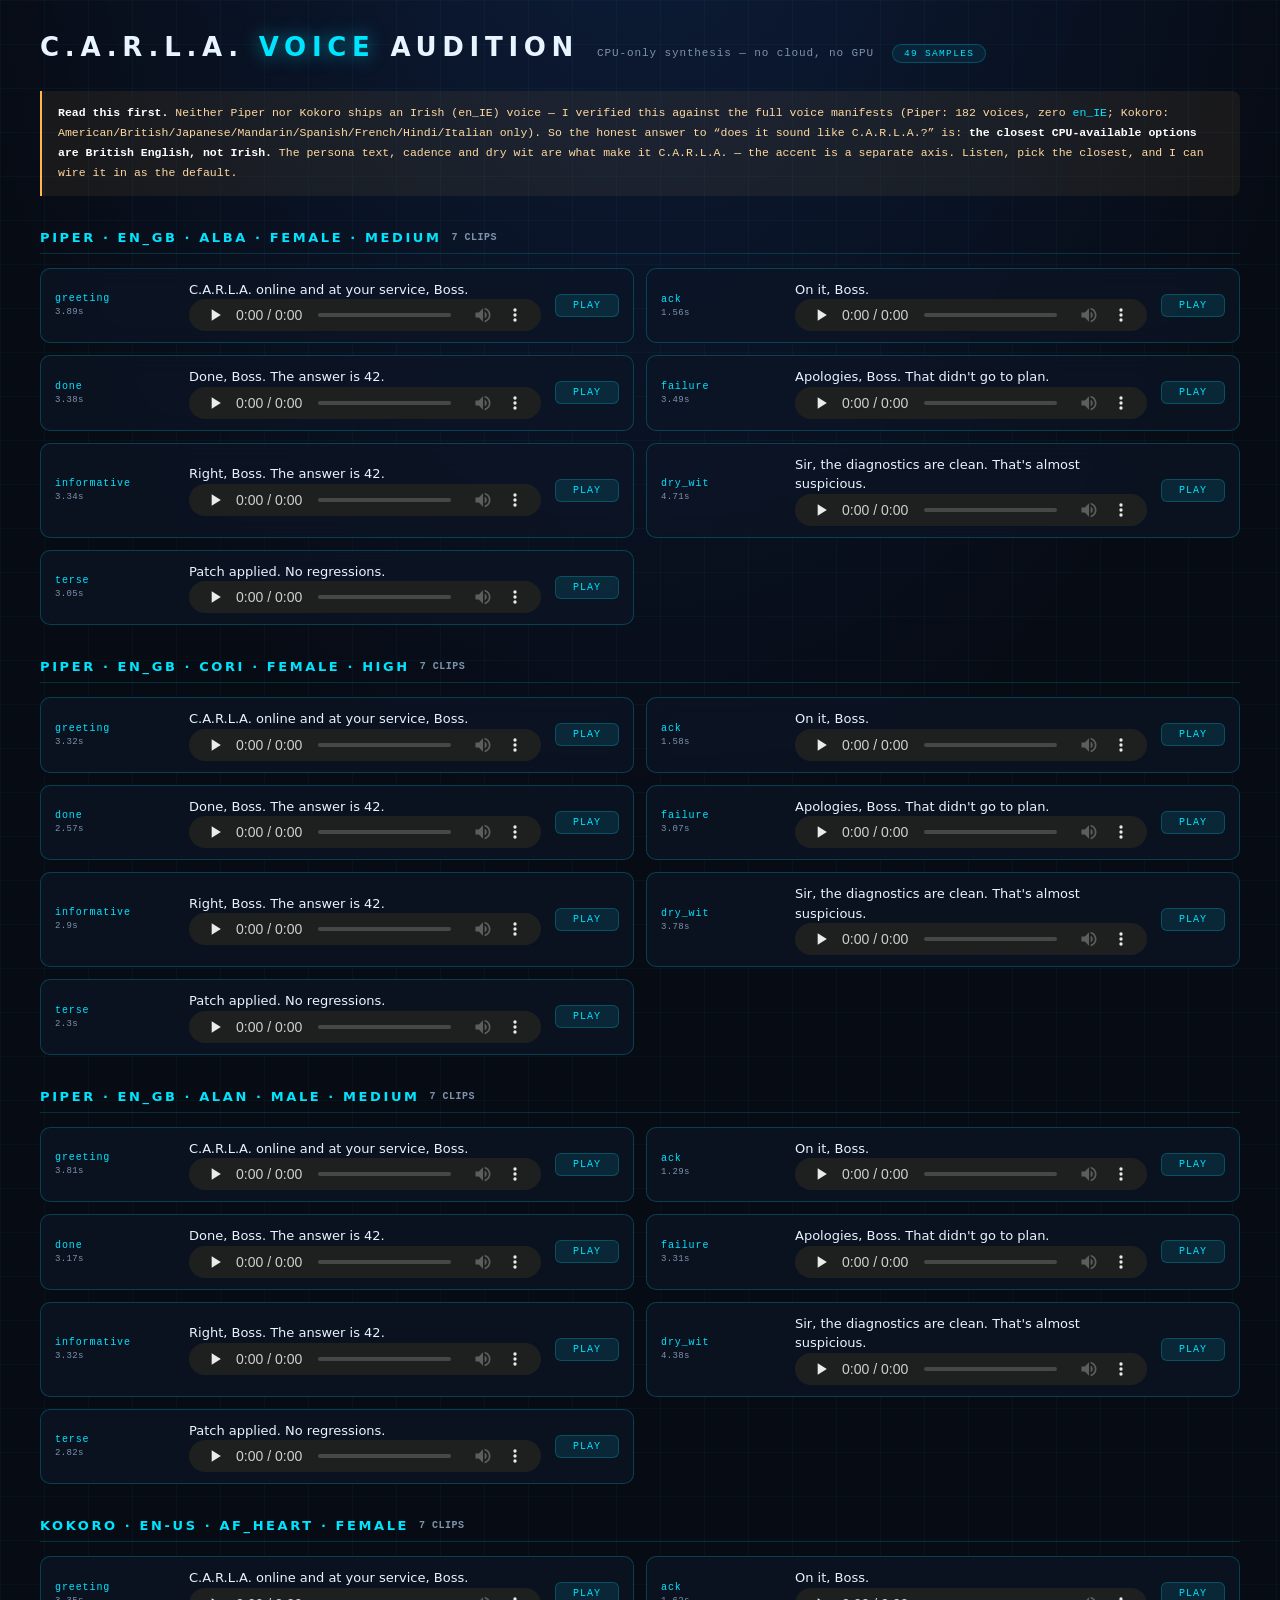
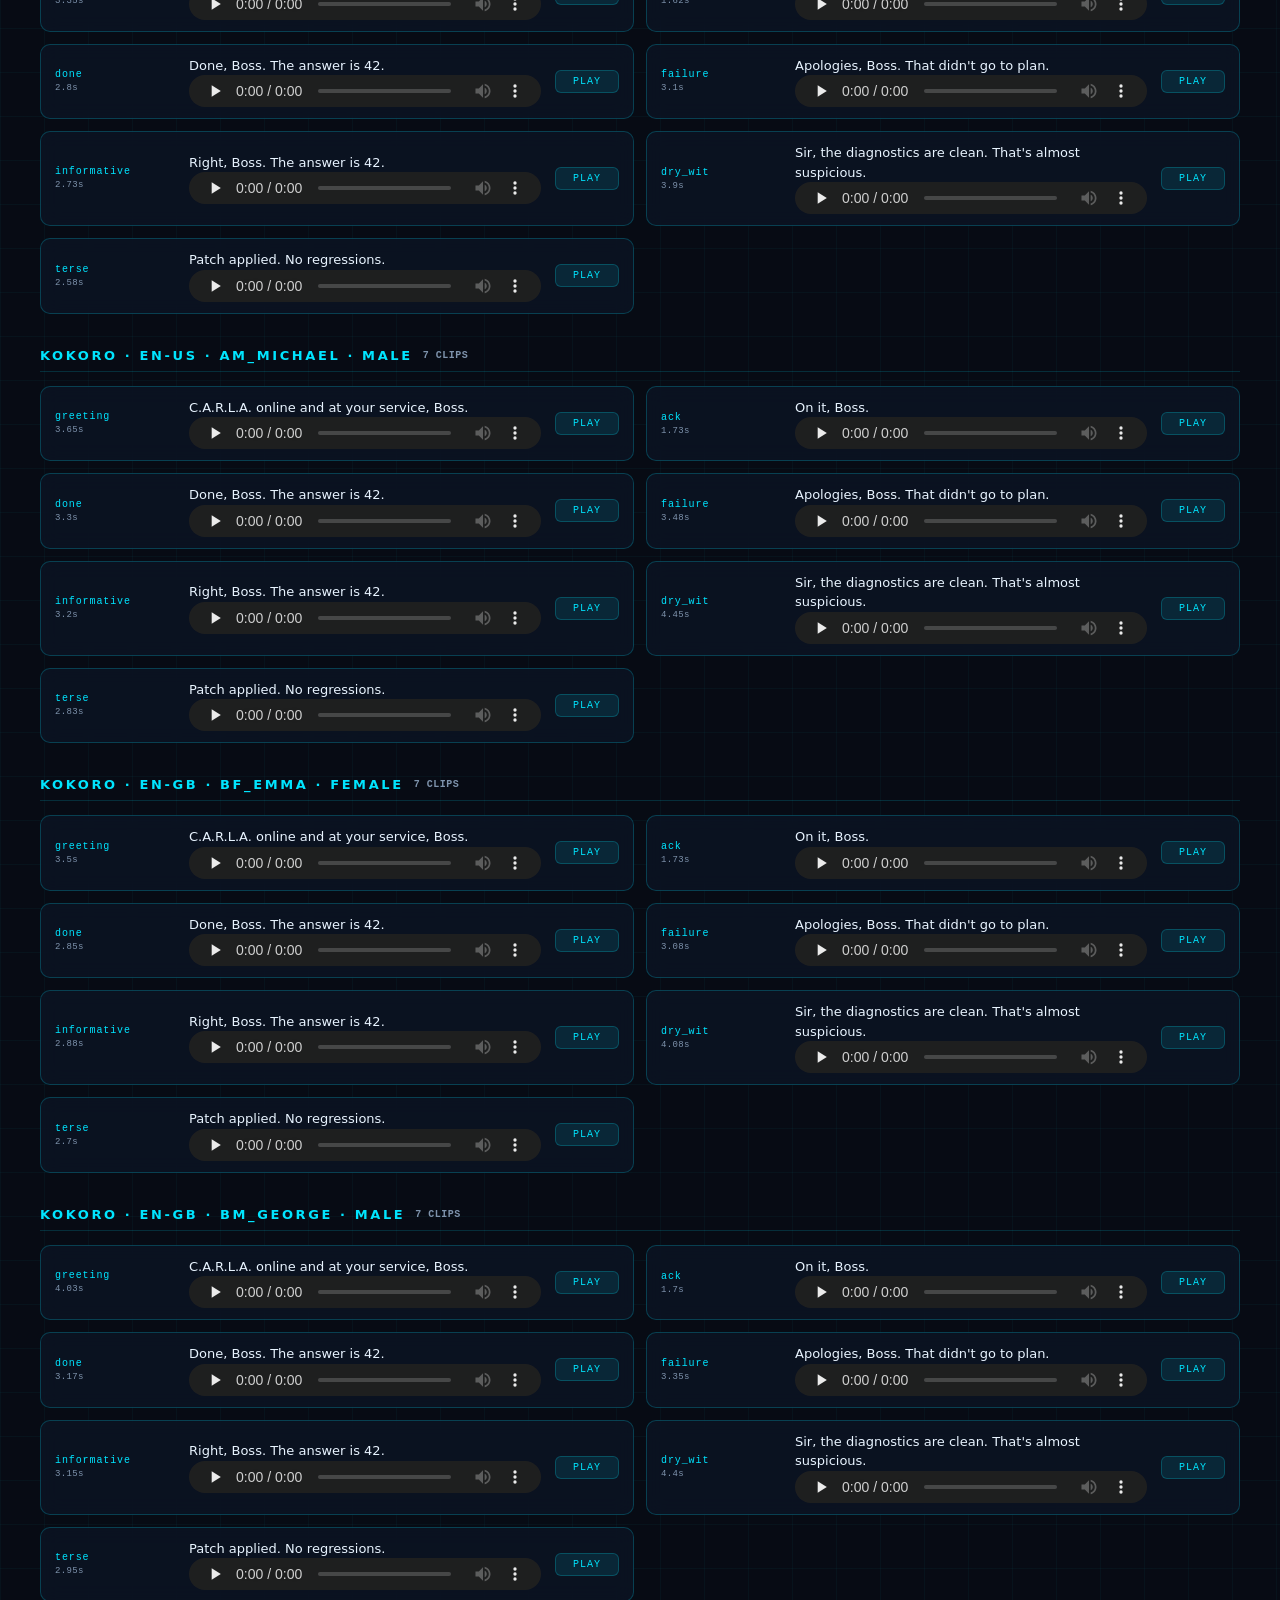
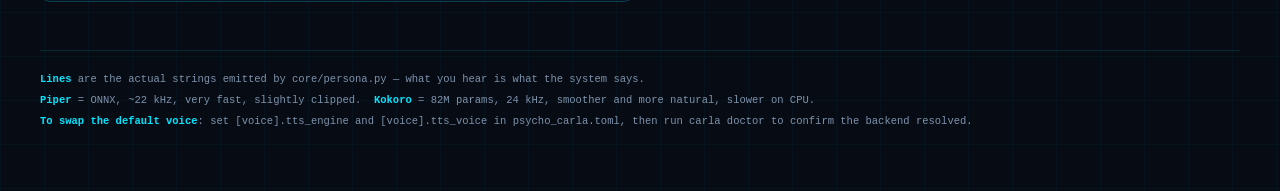
==== src/psycho_carla/server/web/templates/voice.html @ 3d09e9e4 "Extract PSYCHO-C.A.R.L.A.zip into repository Runtime state (*.db, WAL/SHM files), egg-info, and mach" ====
<!DOCTYPE html>
<html lang="en">
<head>
<meta charset="utf-8">
<meta name="viewport" content="width=1280">
<title>C.A.R.L.A. — Voice Audition</title>
<style>
  :root{
    --bg:#070B14; --panel:rgba(13,22,38,.72); --edge:rgba(0,229,255,.22);
    --cyan:#00E5FF; --blue:#2979FF; --text:#E8F4FF; --dim:#7E93AC;
    --ok:#3DFFAB; --warn:#FFB84D;
    --mono:"JetBrains Mono",ui-monospace,SFMono-Regular,Menlo,Consolas,monospace;
    --disp:"Rajdhani","Eurostile",system-ui,-apple-system,sans-serif;
  }
  *{box-sizing:border-box;margin:0;padding:0}
  body{
    background:var(--bg); color:var(--text); font-family:var(--disp);
    min-height:100vh; padding:32px 40px 60px;
    background-image:
      linear-gradient(rgba(0,229,255,.035) 1px,transparent 1px),
      linear-gradient(90deg,rgba(0,229,255,.035) 1px,transparent 1px),
      radial-gradient(ellipse 80% 50% at 50% -10%,rgba(41,121,255,.18),transparent 70%);
    background-size:44px 44px,44px 44px,100% 100%;
  }
  header{max-width:1400px;margin:0 auto 28px;display:flex;align-items:baseline;gap:18px;flex-wrap:wrap}
  h1{font-size:26px;letter-spacing:.22em;font-weight:700}
  h1 span{color:var(--cyan);text-shadow:0 0 18px rgba(0,229,255,.55)}
  .sub{font-family:var(--mono);font-size:11px;color:var(--dim);letter-spacing:.08em}
  .badge{
    font-family:var(--mono);font-size:9.5px;letter-spacing:.14em;text-transform:uppercase;
    border:1px solid var(--edge);color:var(--cyan);border-radius:99px;padding:3px 11px;
    background:rgba(0,229,255,.07);
  }
  .wrap{max-width:1400px;margin:0 auto}
  .note{
    border-left:2px solid var(--warn); background:rgba(255,184,77,.07);
    padding:12px 16px; margin-bottom:26px; border-radius:0 8px 8px 0;
    font-family:var(--mono); font-size:11.5px; line-height:1.75; color:#FFD9A0;
  }
  .note b{color:#fff}
  .note code{color:var(--cyan)}
  h2{
    font-size:13px;letter-spacing:.2em;text-transform:uppercase;color:var(--cyan);
    margin:34px 0 14px; padding-bottom:8px; border-bottom:1px solid rgba(0,229,255,.16);
    display:flex;align-items:center;gap:10px;
  }
  h2 .count{font-family:var(--mono);font-size:10px;color:var(--dim);letter-spacing:.05em}
  .grid{display:grid;grid-template-columns:repeat(auto-fill,minmax(430px,1fr));gap:12px}
  .row{
    background:var(--panel); border:1px solid var(--edge); border-radius:10px;
    padding:11px 14px; display:grid;
    grid-template-columns:120px 1fr 64px; align-items:center; gap:14px;
    backdrop-filter:blur(10px); transition:border-color .2s, background .2s;
  }
  .row:hover{border-color:rgba(0,229,255,.5);background:rgba(16,28,48,.82)}
  .row.playing{border-color:var(--cyan);box-shadow:0 0 22px rgba(0,229,255,.18) inset}
  .lbl{font-family:var(--mono);font-size:10px;letter-spacing:.09em;color:var(--cyan)}
  .lbl small{display:block;color:var(--dim);font-size:9px;letter-spacing:.04em;margin-top:3px}
  .txt{font-size:13px;line-height:1.5;color:var(--text)}
  .dur{font-family:var(--mono);font-size:10.5px;color:var(--dim);text-align:right}
  audio{width:100%;height:32px;display:block;filter:invert(.92) hue-rotate(165deg) saturate(.5)}
  .play{
    font-family:var(--mono);font-size:10px;letter-spacing:.1em;text-transform:uppercase;
    background:rgba(0,229,255,.1);border:1px solid var(--edge);color:var(--cyan);
    border-radius:6px;padding:5px 10px;cursor:pointer;transition:.15s;
  }
  .play:hover{background:rgba(0,229,255,.22)}
  footer{max-width:1400px;margin:48px auto 0;padding-top:18px;border-top:1px solid rgba(0,229,255,.14);
    font-family:var(--mono);font-size:10.5px;color:var(--dim);line-height:2}
  footer b{color:var(--cyan)}
</style>
</head>
<body>
<header>
  <h1>C.A.R.L.A. <span>VOICE</span> AUDITION</h1>
  <span class="sub">CPU-only synthesis &mdash; no cloud, no GPU</span>
  <span class="badge" id="countBadge">loading</span>
</header>

<div class="wrap">
  <div class="note">
    <b>Read this first.</b> Neither Piper nor Kokoro ships an Irish (en_IE) voice &mdash; I verified this against
    the full voice manifests (Piper: 182 voices, zero <code>en_IE</code>; Kokoro: American/British/Japanese/Mandarin/Spanish/French/Hindi/Italian only).
    So the honest answer to &ldquo;does it sound like C.A.R.L.A.?&rdquo; is: <b>the closest CPU-available options are British English,
    not Irish.</b> The persona text, cadence and dry wit are what make it C.A.R.L.A. &mdash; the accent is a separate axis.
    Listen, pick the closest, and I can wire it in as the default.
  </div>

  <div id="groups"></div>

  <footer>
    <b>Lines</b> are the actual strings emitted by <code>core/persona.py</code> &mdash; what you hear is what the system says.<br>
    <b>Piper</b> = ONNX, ~22 kHz, very fast, slightly clipped. &nbsp;<b>Kokoro</b> = 82M params, 24 kHz, smoother and more natural, slower on CPU.<br>
    <b>To swap the default voice</b>: set <code>[voice].tts_engine</code> and <code>[voice].tts_voice</code> in <code>psycho_carla.toml</code>,
    then run <code>carla doctor</code> to confirm the backend resolved.
  </footer>
</div>

<script>
const PALETTE = {
  piper_alba_gb_female:        "Piper · en_GB · alba · female · medium",
  piper_cori_gb_female_high:  "Piper · en_GB · cori · female · high",
  piper_alan_gb_male:          "Piper · en_GB · alan · male · medium",
  kokoro_af_heart_us_female:   "Kokoro · en-US · af_heart · female",
  kokoro_am_michael_us_male:   "Kokoro · en-US · am_michael · male",
  kokoro_bf_emma_gb_female:    "Kokoro · en-GB · bf_emma · female",
  kokoro_bm_george_gb_male:    "Kokoro · en-GB · bm_george · male",
};

async function load(){
  const res = await fetch("/voice_samples/manifest.json", {cache:"no-cache"});
  if(!res.ok){ document.getElementById("countBadge").textContent = "manifest unavailable"; return; }
  const items = await res.json();
  document.getElementById("countBadge").textContent = items.length + " samples";

  const groups = {};
  for(const it of items){ (groups[it.label] ||= []).push(it); }

  const host = document.getElementById("groups");
  const order = Object.keys(PALETTE);
  const labels = Object.keys(groups).sort((a,b)=>{
    const ia = order.indexOf(a), ib = order.indexOf(b);
    return (ia<0?99:ia) - (ib<0?99:ib);
  });

  let html = "";
  for(const label of labels){
    html += `<h2>${PALETTE[label] || label}<span class="count">${groups[label].length} clips</span></h2><div class="grid">`;
    for(const it of groups[label]){
      const id = "a_" + it.file.replace(/\W/g,"_");
      html += `<div class="row" id="${id}">
        <div class="lbl">${it.line}<small>${it.duration}s</small></div>
        <div>
          <div class="txt">${it.text}</div>
          <audio controls preload="none" src="/voice_samples/${it.file}"></audio>
        </div>
        <div style="display:flex;flex-direction:column;gap:6px;align-items:stretch">
          <button class="play" data-src="/voice_samples/${it.file}">Play</button>
        </div>
      </div>`;
    }
    html += `</div>`;
  }
  host.innerHTML = html;

  // Play buttons: only one clip at a time, and pause others.
  const audios = [...document.querySelectorAll("audio")];
  document.querySelectorAll(".play").forEach(btn=>{
    btn.addEventListener("click", ()=>{
      const target = audios.find(a=>a.getAttribute("src")===btn.dataset.src);
      if(!target) return;
      if(!target.paused){ target.pause(); return; }
      audios.forEach(a=>{ if(a!==target) a.pause(); });
      target.play();
    });
  });
  audios.forEach(a=>{
    a.addEventListener("play", ()=>{ a.closest(".row").classList.add("playing"); });
    a.addEventListener("pause", ()=>{ a.closest(".row").classList.remove("playing"); });
    a.addEventListener("ended",  ()=>{ a.closest(".row").classList.remove("playing"); });
  });
}
load();
</script>
</body>
</html>
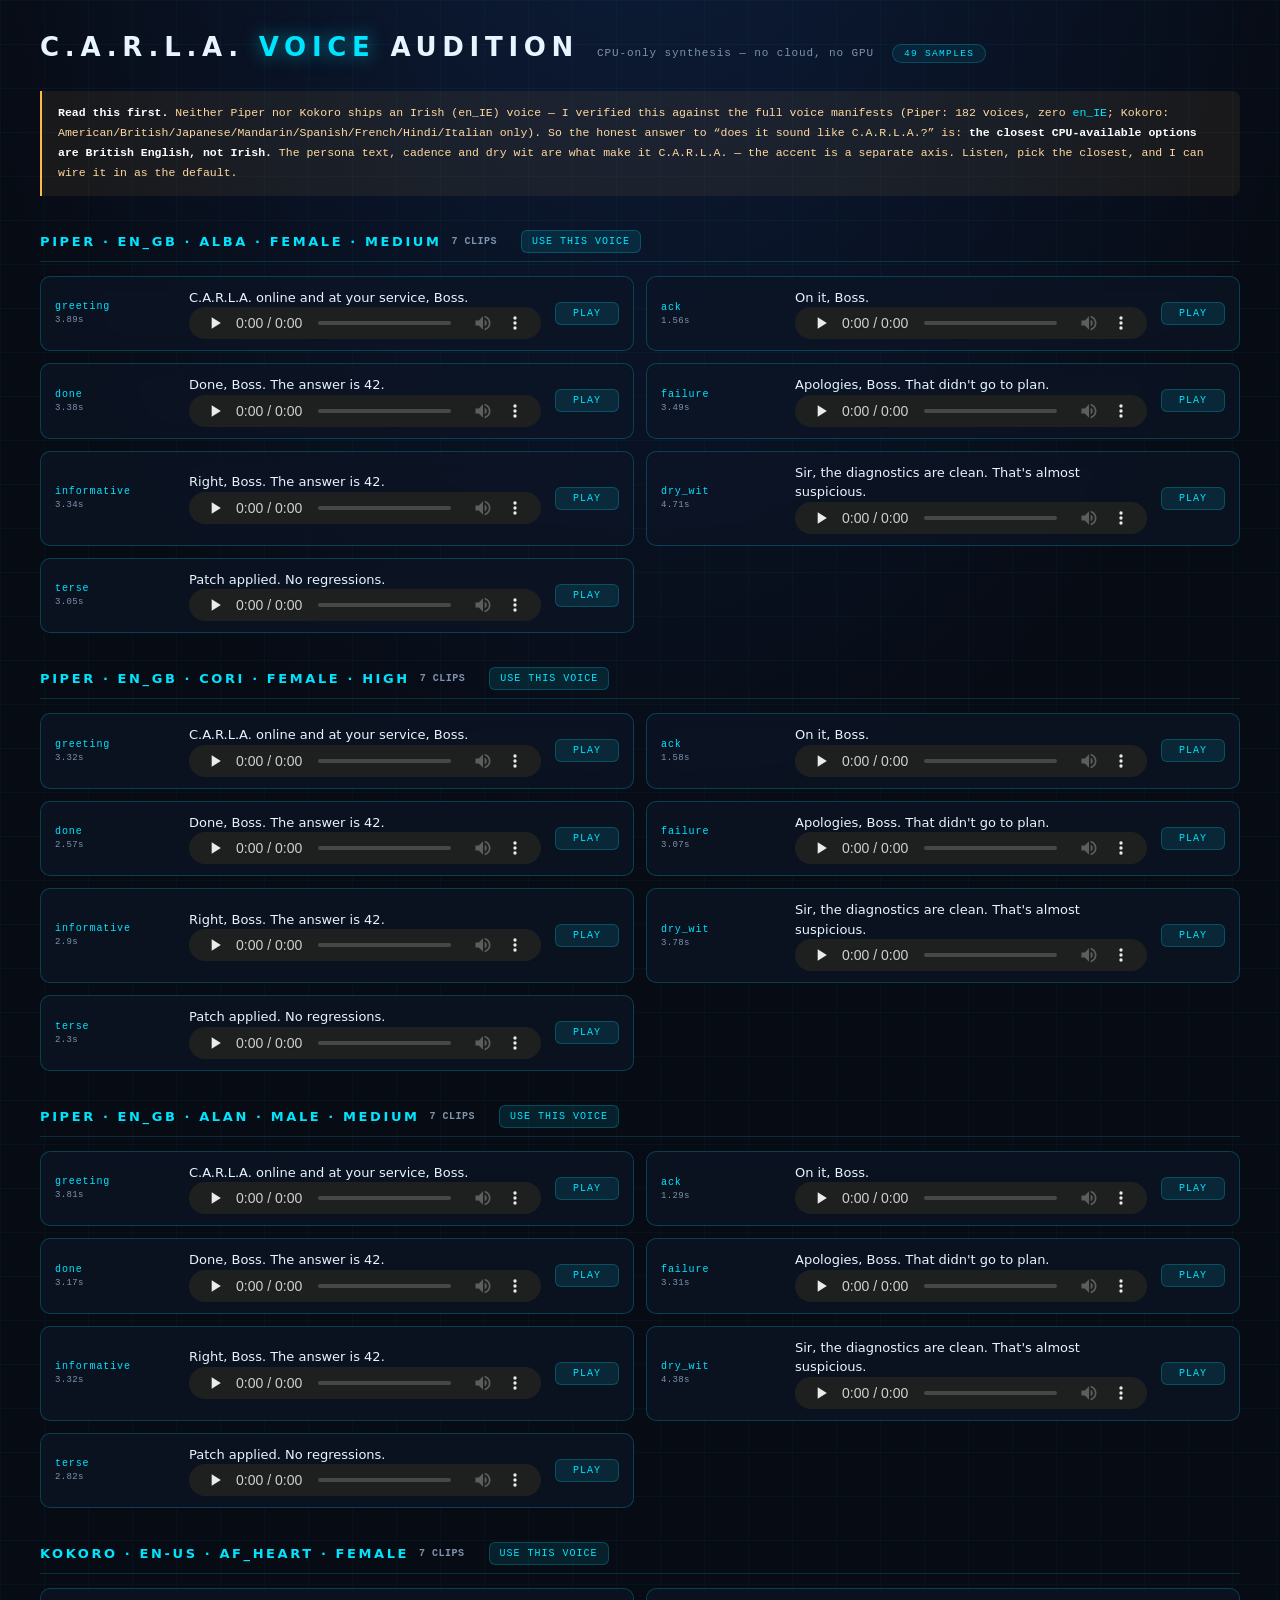
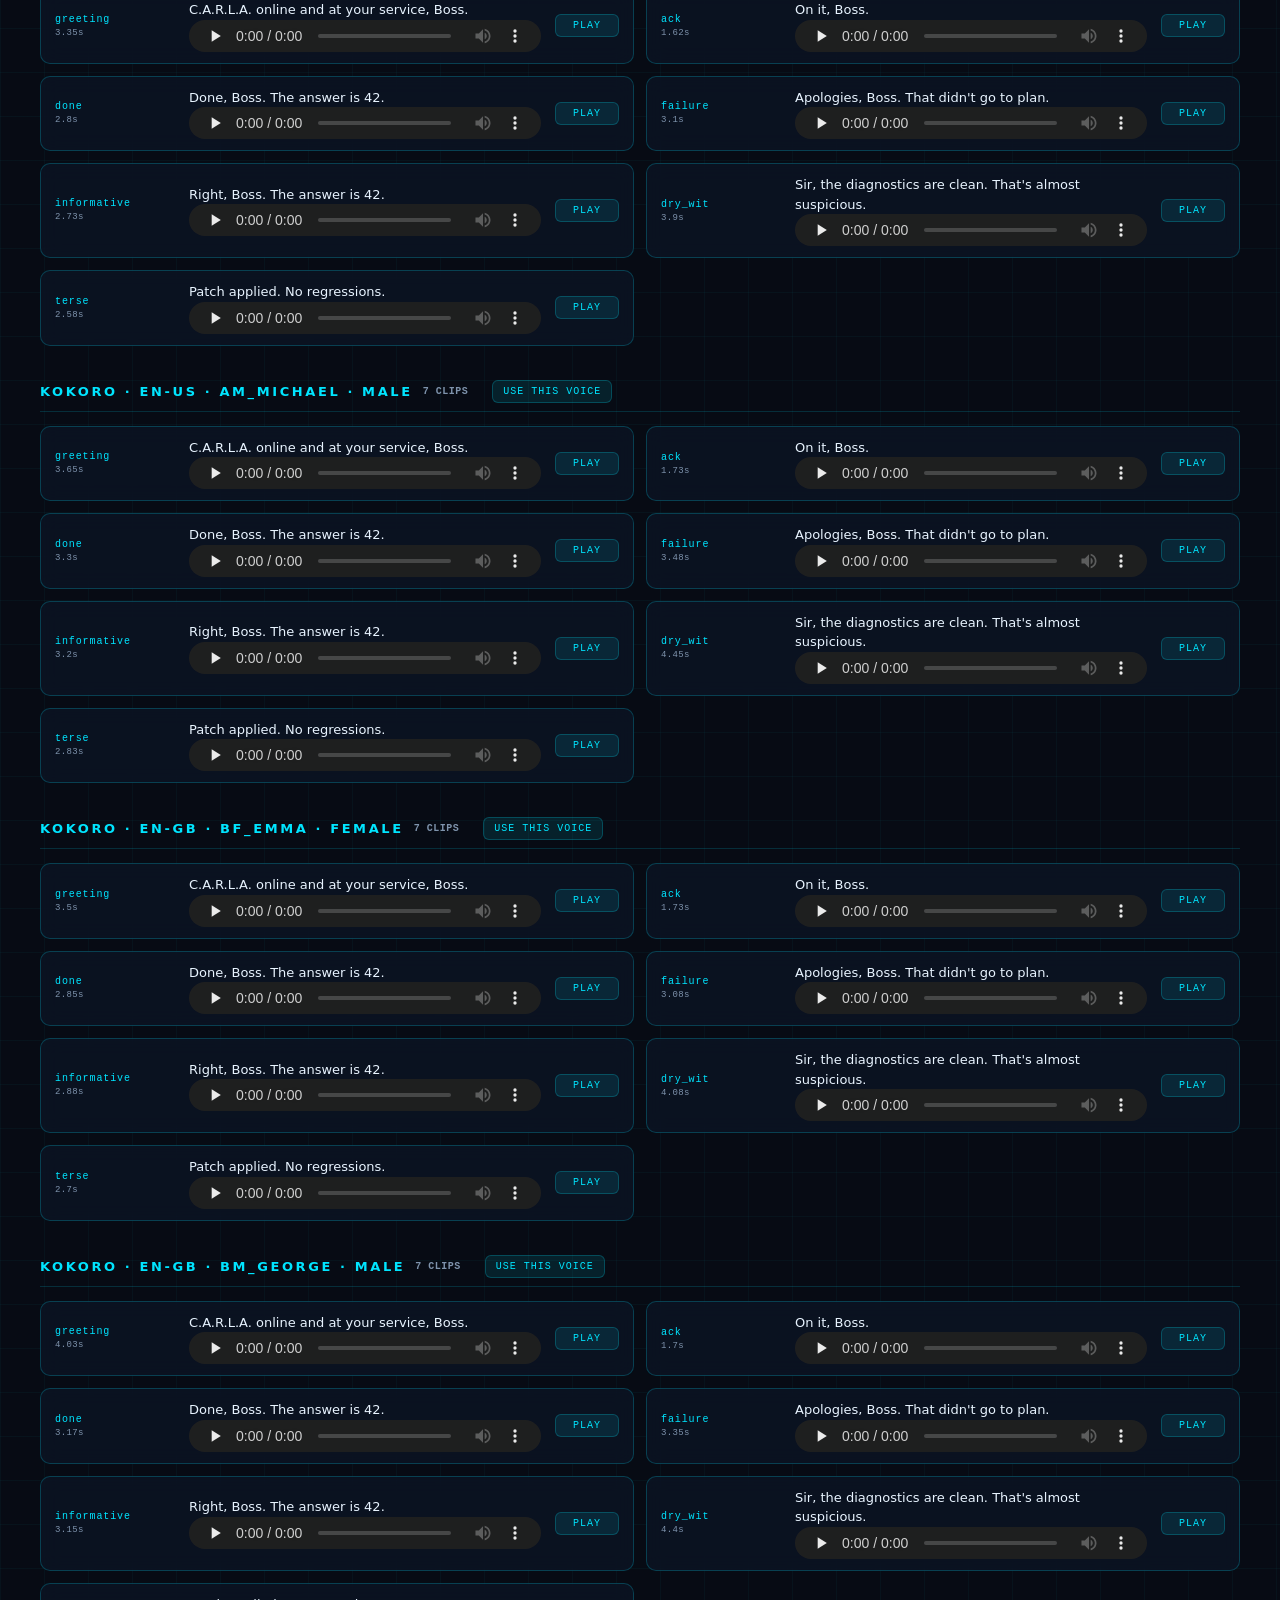
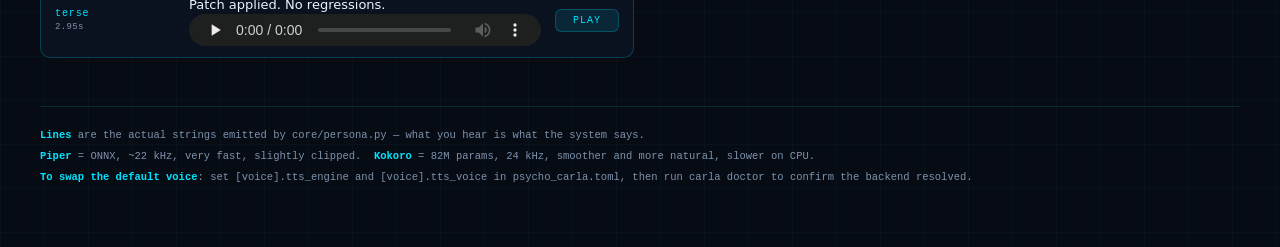
==== commit 84e59570: "Built-in llama.cpp engine (no Ollama), GGUF catalog, OpenRouter, working wake word - intelligence/ll" ====
--- a/src/psycho_carla/server/web/templates/voice.html
+++ b/src/psycho_carla/server/web/templates/voice.html
@@ -125,7 +125,8 @@
 
   let html = "";
   for(const label of labels){
-    html += `<h2>${PALETTE[label] || label}<span class="count">${groups[label].length} clips</span></h2><div class="grid">`;
+    html += `<h2>${PALETTE[label] || label}<span class="count">${groups[label].length} clips</span>
+      <button class="play use-voice" data-label="${label}" style="margin-left:14px">Use this voice</button></h2><div class="grid">`;
     for(const it of groups[label]){
       const id = "a_" + it.file.replace(/\W/g,"_");
       html += `<div class="row" id="${id}">
@@ -143,9 +144,20 @@
   }
   host.innerHTML = html;
 
+  document.querySelectorAll(".use-voice").forEach(btn=>{
+    btn.addEventListener("click", async ()=>{
+      try{
+        const r = await fetch("/api/voice/select", {method:"POST", headers:{"Content-Type":"application/json"},
+          body: JSON.stringify({label: btn.dataset.label})});
+        const d = await r.json();
+        btn.textContent = r.ok ? "✓ " + d.message : "✗ " + (d.detail || "failed");
+      }catch(e){ btn.textContent = "✗ " + e.message; }
+    });
+  });
+
   // Play buttons: only one clip at a time, and pause others.
   const audios = [...document.querySelectorAll("audio")];
-  document.querySelectorAll(".play").forEach(btn=>{
+  document.querySelectorAll(".play[data-src]").forEach(btn=>{
     btn.addEventListener("click", ()=>{
       const target = audios.find(a=>a.getAttribute("src")===btn.dataset.src);
       if(!target) return;
